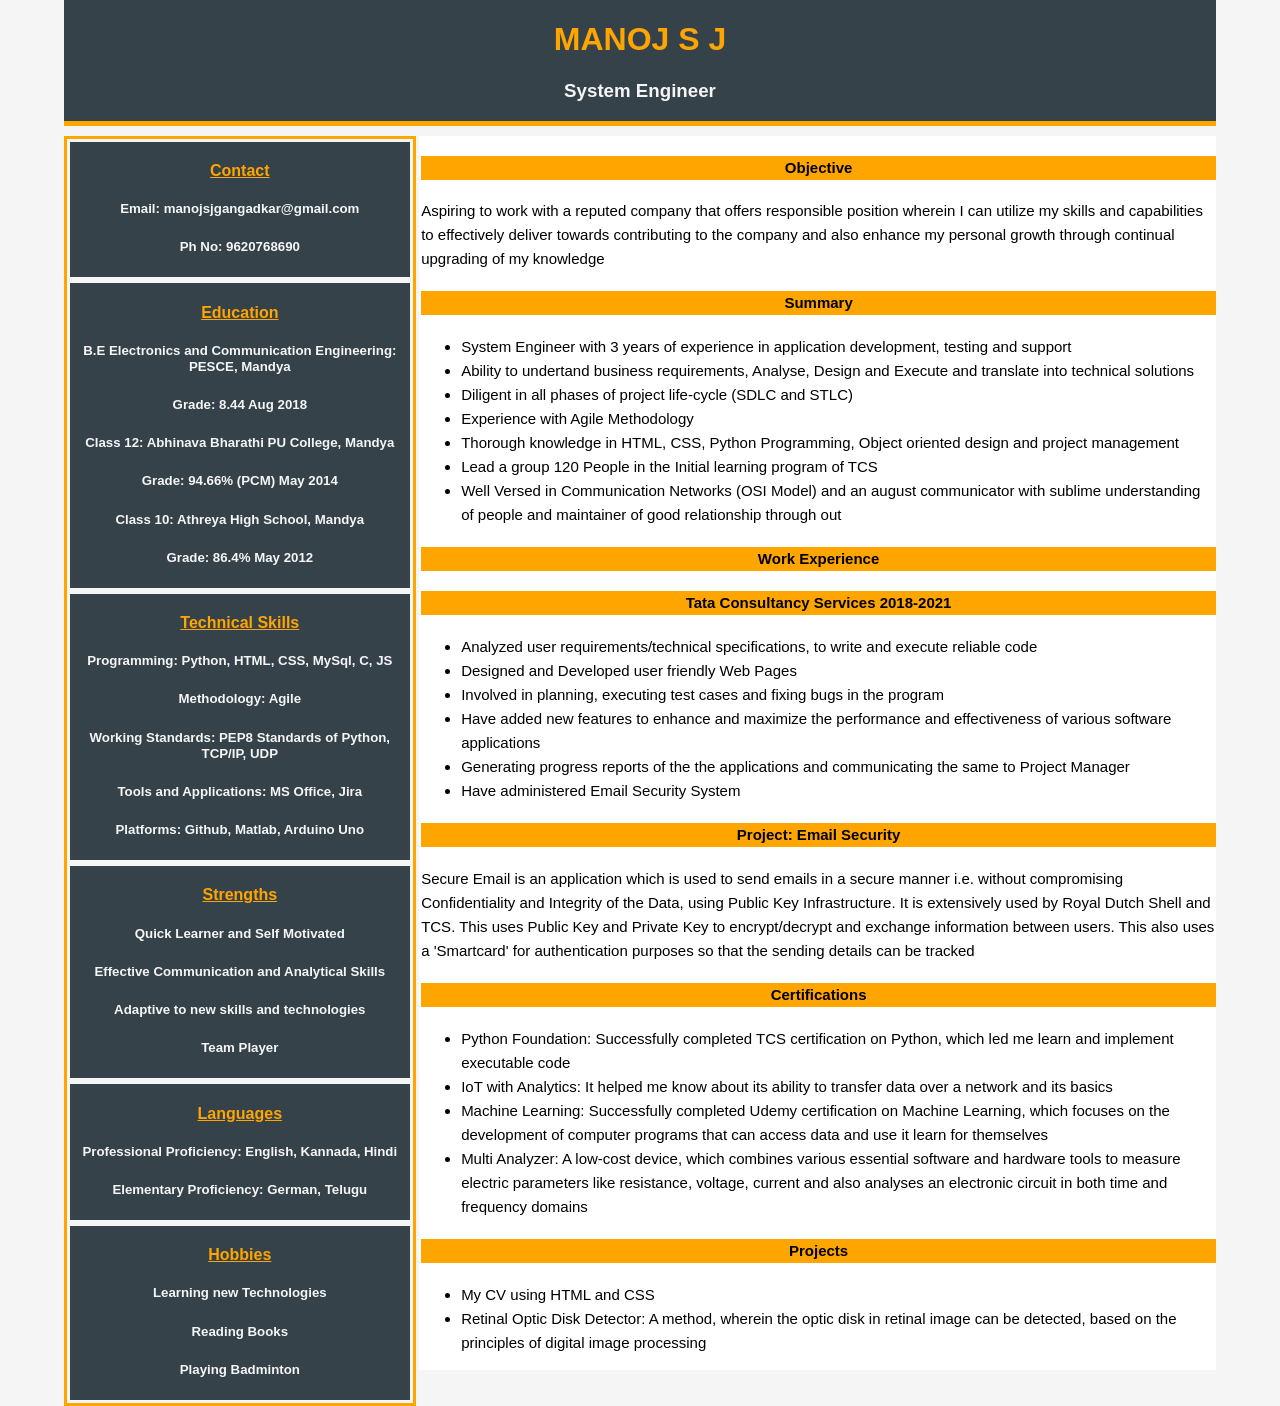
==== index.html @ 7a80794e "Update index.html" ====
<!DOCTYPE html>
<html>
<head>
	<meta charset="utf-8">
	<meta name="viewport" content="width=device-width, initial-scale=1">
	<link rel="stylesheet" type="text/css" href="stylesheet.css">
	<title>Manoj S J</title>
</head>
<body>
	<div class="container">
		<div class="main">
			<header>
				<h1>MANOJ S J</h1>
				<h3>System Engineer</h3>
			</header>
		</div>
	</div>

	<div class="container">
		<div class="left-container">
			<section class="left-showcase1">
			<h4>Contact</h4>
			<h5>Email: manojsjgangadkar@gmail.com</h5>
			<h5>Ph No: 9620768690</h5>
			
		</section>
			


		<section class="left-showcase2">
			<h4> Education </h4>
			<h5>B.E Electronics and Communication Engineering: PESCE, Mandya</h5>
			<h5>Grade: 8.44 Aug 2018</h5>
			<h5>Class 12: Abhinava Bharathi PU College, Mandya</h5>
			<h5>Grade: 94.66% (PCM)  May 2014</h5>
			<h5>Class 10: Athreya High School, Mandya</h5>
			<h5>Grade: 86.4% May 2012</h5>
			
		</section>

		<section class="left-showcase3">
			<h4>Technical Skills</h4>
			<h5>Programming: Python, HTML, CSS, MySql, C, JS</h5>
			<h5>Methodology: Agile</h5>
			<h5>Working Standards: PEP8 Standards of Python, TCP/IP, UDP</h5>
			<h5>Tools and Applications: MS Office, Jira</h5>
			<h5>Platforms: Github, Matlab, Arduino Uno</h5>
			
		</section>

		<section class="left-showcase4">
			<h4>Strengths</h4>
			<h5>Quick Learner and Self Motivated</h5>
			<h5>Effective Communication and Analytical Skills</h5>
			<h5>Adaptive to new skills and technologies </h5>
			<h5>Team Player</h5>
			
		</section>

		<section class="left-showcase5">
			<h4>Languages</h4>
			<h5>Professional Proficiency: English, Kannada, Hindi</h5>
			<h5>Elementary Proficiency: German, Telugu</h5>
			
		</section>

		<section class="left-showcase6">
			<h4>Hobbies</h4>
			<h5>Learning new Technologies</h5>
			<h5>Reading Books</h5>
			<h5>Playing Badminton</h5>
			
		</section>


		
	</div>
		
		

	<div class="container">
		<div class="right-container">
			<section class="right-showcase">
			<h4>Objective</h4>
			<p>Aspiring to work with a reputed company that offers responsible position wherein I can utilize my skills and capabilities to effectively deliver towards contributing to the company and also enhance my personal growth through continual upgrading of my knowledge</p>

			
		</section>

		<section class="right-showcase">
			<h4>Summary</h4>
			<ul>
				<li>System Engineer with 3 years of experience in application development, testing and support </li>
				<li>Ability to undertand business requirements, Analyse, Design and Execute and translate into technical solutions </li>
				<li>Diligent in all phases of project life-cycle (SDLC and STLC) </li>
				<li>Experience with Agile Methodology </li>
				<li>Thorough knowledge in HTML, CSS, Python Programming, Object oriented design and project management </li>
				<li>Lead a group 120 People in the Initial learning program of TCS </li>
				<li>Well Versed in Communication Networks (OSI Model) and an august communicator with sublime understanding of people and maintainer of good relationship through out </li>

			</ul>

			
		</section>

		<section class="right-showcase">
			<h4>Work Experience</h4>
			<h4>Tata Consultancy Services 2018-2021</h4>
			<ul>
				<li>Analyzed user requirements/technical specifications, to write and execute reliable code</li>
				<li>Designed and Developed user friendly Web Pages</li>
				<li>Involved in planning, executing test cases and fixing bugs in the program</li>
				<li>Have added new features to enhance and maximize the performance and effectiveness of various software applications </li>
				<li>Generating progress reports of the the applications and communicating the same to Project Manager</li>
				<li>Have administered Email Security System</li>
			</ul>

			<h4>Project: Email Security</h4>
			<p>Secure Email is an application which is used to send emails in a secure manner i.e. without compromising Confidentiality and Integrity of the Data, using Public Key Infrastructure. It is extensively used by Royal Dutch Shell and TCS. This uses Public Key and Private Key to encrypt/decrypt and exchange information between users. This also uses a 'Smartcard' for authentication purposes so that the sending details can be tracked</p>
			

			
		</section>

		<section class="right-showcase">
			<h4>Certifications</h4>
			<ul>
				<li>Python Foundation: Successfully completed TCS certification on Python, which led me learn and implement executable code</li>
				<li> IoT with Analytics: It helped me know about its ability to transfer data over a network and its basics </li>
				<li>Machine Learning: Successfully completed Udemy certification on Machine Learning, which focuses on the development of computer programs that can access data and use it learn for themselves </li>
				<li>Multi Analyzer: A low-cost device, which combines various essential software and hardware tools to measure electric parameters like resistance, voltage, current and also analyses an electronic circuit in both time and frequency domains</li>
			</ul>
			
		</section>

		<section class="right-showcase">
			<h4>Projects</h4>
			<ul>
				<li>My CV using HTML and CSS</li>
				<li>Retinal Optic Disk Detector: A method, wherein the optic disk in retinal image can be detected, based on the principles of digital image processing</li>
				
			</ul>
			
			
		</section>
		
	</div>




	
	
		
	
		
		


</body>
</html>
---- stylesheet.css ----
body{
	font-family: sans-serif;
	background-color: whitesmoke;
	width: 90%;
	margin: auto;

}

/*global*/

.left-container li{
	list-style: none;

}

.main{
	background-color: #35424a;
	overflow-y: hidden;
	text-align: center;
	border-width: 0 0 5px 0;
	border-color: orange;
	border-style: solid;
	color: whitesmoke;
}
h1{
	color: orange;
}
footer{
	text-align: center;

}

.container{
	margin: 0 auto;
}

.left-container{
	float: left;
	background-color: #35424a;
	color: whitesmoke;
	width: 30%;
	line-height: 1em;
	border: 0 5px 0 5px;
	border-color: orange;
	border-style: solid;
	margin-top: 10px;

}

.left-container h4{
	text-decoration: underline;
	text-align: center;
	color: orange;
}

.left-container h5{
	text-align: center;

}

.left-showcase1, .left-showcase2, .left-showcase3, .left-showcase4, .left-showcase5, .left-showcase6{
	border-bottom: 0 0 5px 0;
	border-color: whitesmoke;
	border-style: solid

}

.right-container{
	float: right;
	background-color: white;
	width: 69%;
	font-family: sans-serif;
	text-decoration: none;
	font-style: none;
	font-size: 15px;
	margin-top: 10px;
	padding-left: 2px;
}

.right-container h4{
	text-align: center;
	background-color: orange;
}

.right-showcase{
	line-height: 1.6em;
}

@media(max-width: 768px){
	.left-container{
		float: none;
		text-align: center;
		width: 100%;
	}
	.right-container{
		float: none;
		width: 100%;
	}
}
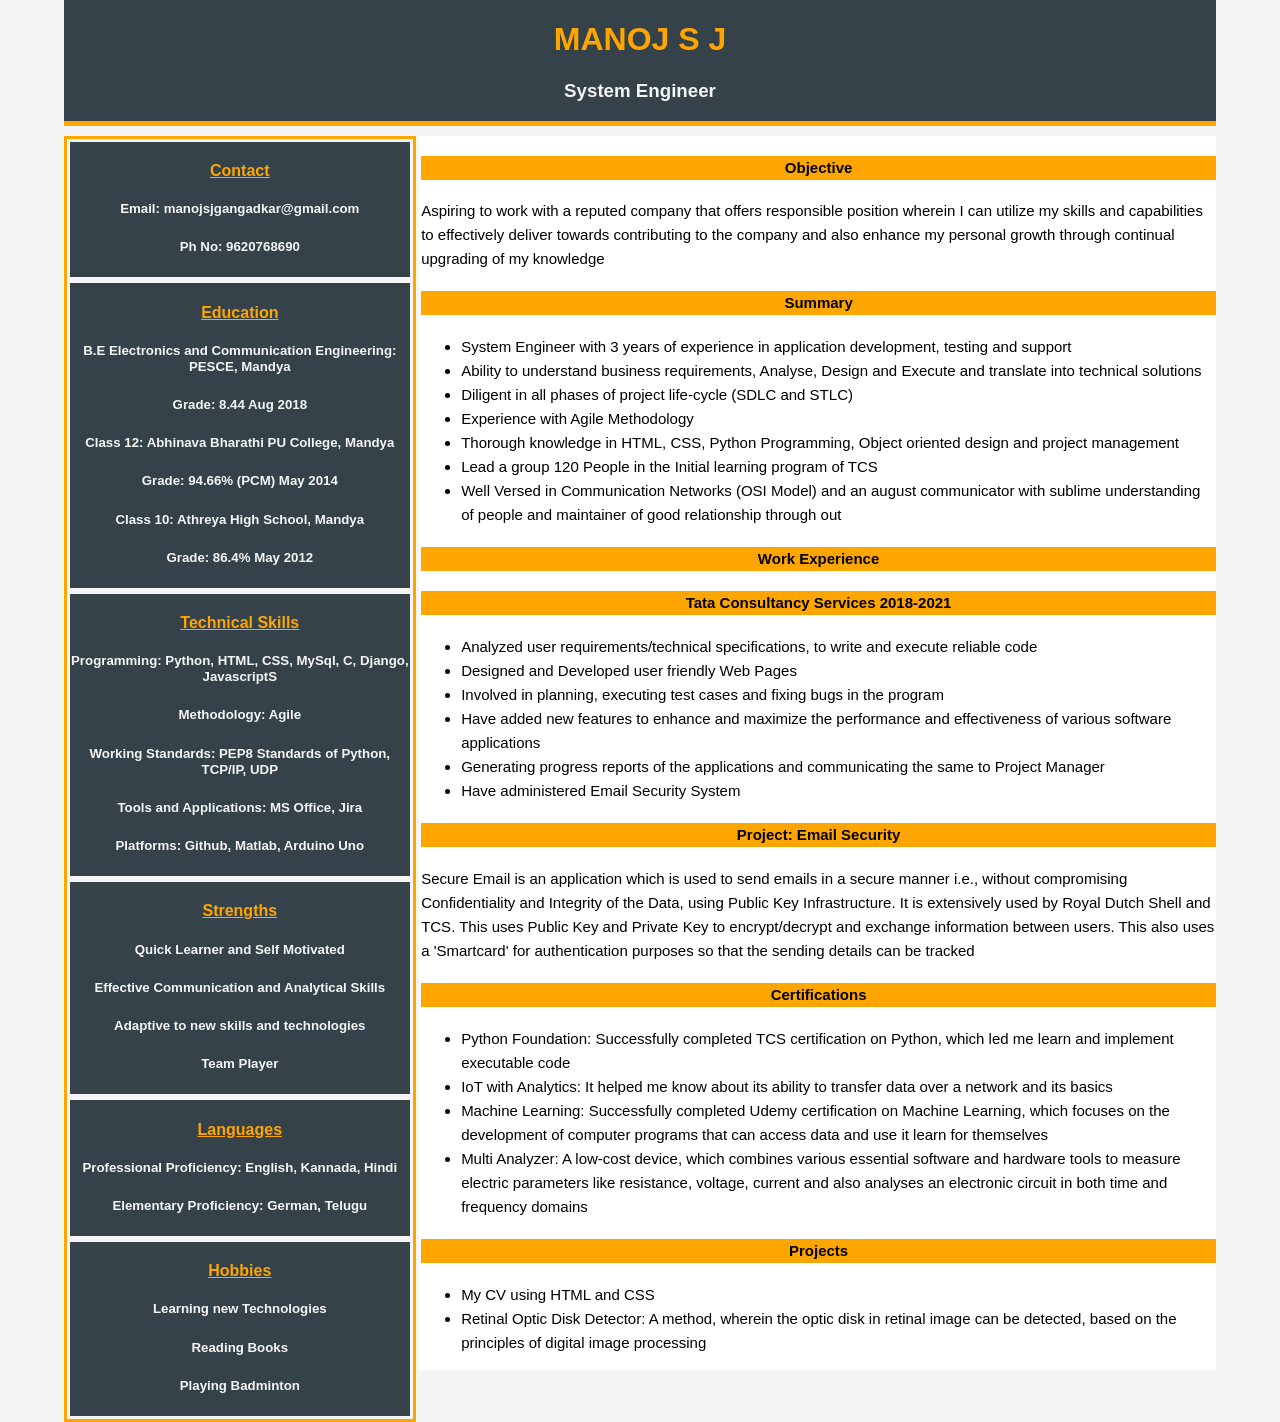
==== commit f2dd6520: "Update index.html" ====
--- a/index.html
+++ b/index.html
@@ -40,7 +40,7 @@
 
 		<section class="left-showcase3">
 			<h4>Technical Skills</h4>
-			<h5>Programming: Python, HTML, CSS, MySql, C, JS</h5>
+			<h5>Programming: Python, HTML, CSS, MySql, C, Django, JavascriptS</h5>
 			<h5>Methodology: Agile</h5>
 			<h5>Working Standards: PEP8 Standards of Python, TCP/IP, UDP</h5>
 			<h5>Tools and Applications: MS Office, Jira</h5>
@@ -91,7 +91,7 @@
 			<h4>Summary</h4>
 			<ul>
 				<li>System Engineer with 3 years of experience in application development, testing and support </li>
-				<li>Ability to undertand business requirements, Analyse, Design and Execute and translate into technical solutions </li>
+				<li>Ability to understand business requirements, Analyse, Design and Execute and translate into technical solutions </li>
 				<li>Diligent in all phases of project life-cycle (SDLC and STLC) </li>
 				<li>Experience with Agile Methodology </li>
 				<li>Thorough knowledge in HTML, CSS, Python Programming, Object oriented design and project management </li>
@@ -111,12 +111,12 @@
 				<li>Designed and Developed user friendly Web Pages</li>
 				<li>Involved in planning, executing test cases and fixing bugs in the program</li>
 				<li>Have added new features to enhance and maximize the performance and effectiveness of various software applications </li>
-				<li>Generating progress reports of the the applications and communicating the same to Project Manager</li>
+				<li>Generating progress reports of the applications and communicating the same to Project Manager</li>
 				<li>Have administered Email Security System</li>
 			</ul>
 
 			<h4>Project: Email Security</h4>
-			<p>Secure Email is an application which is used to send emails in a secure manner i.e. without compromising Confidentiality and Integrity of the Data, using Public Key Infrastructure. It is extensively used by Royal Dutch Shell and TCS. This uses Public Key and Private Key to encrypt/decrypt and exchange information between users. This also uses a 'Smartcard' for authentication purposes so that the sending details can be tracked</p>
+			<p>Secure Email is an application which is used to send emails in a secure manner i.e., without compromising Confidentiality and Integrity of the Data, using Public Key Infrastructure. It is extensively used by Royal Dutch Shell and TCS. This uses Public Key and Private Key to encrypt/decrypt and exchange information between users. This also uses a 'Smartcard' for authentication purposes so that the sending details can be tracked</p>
 			
 
 			
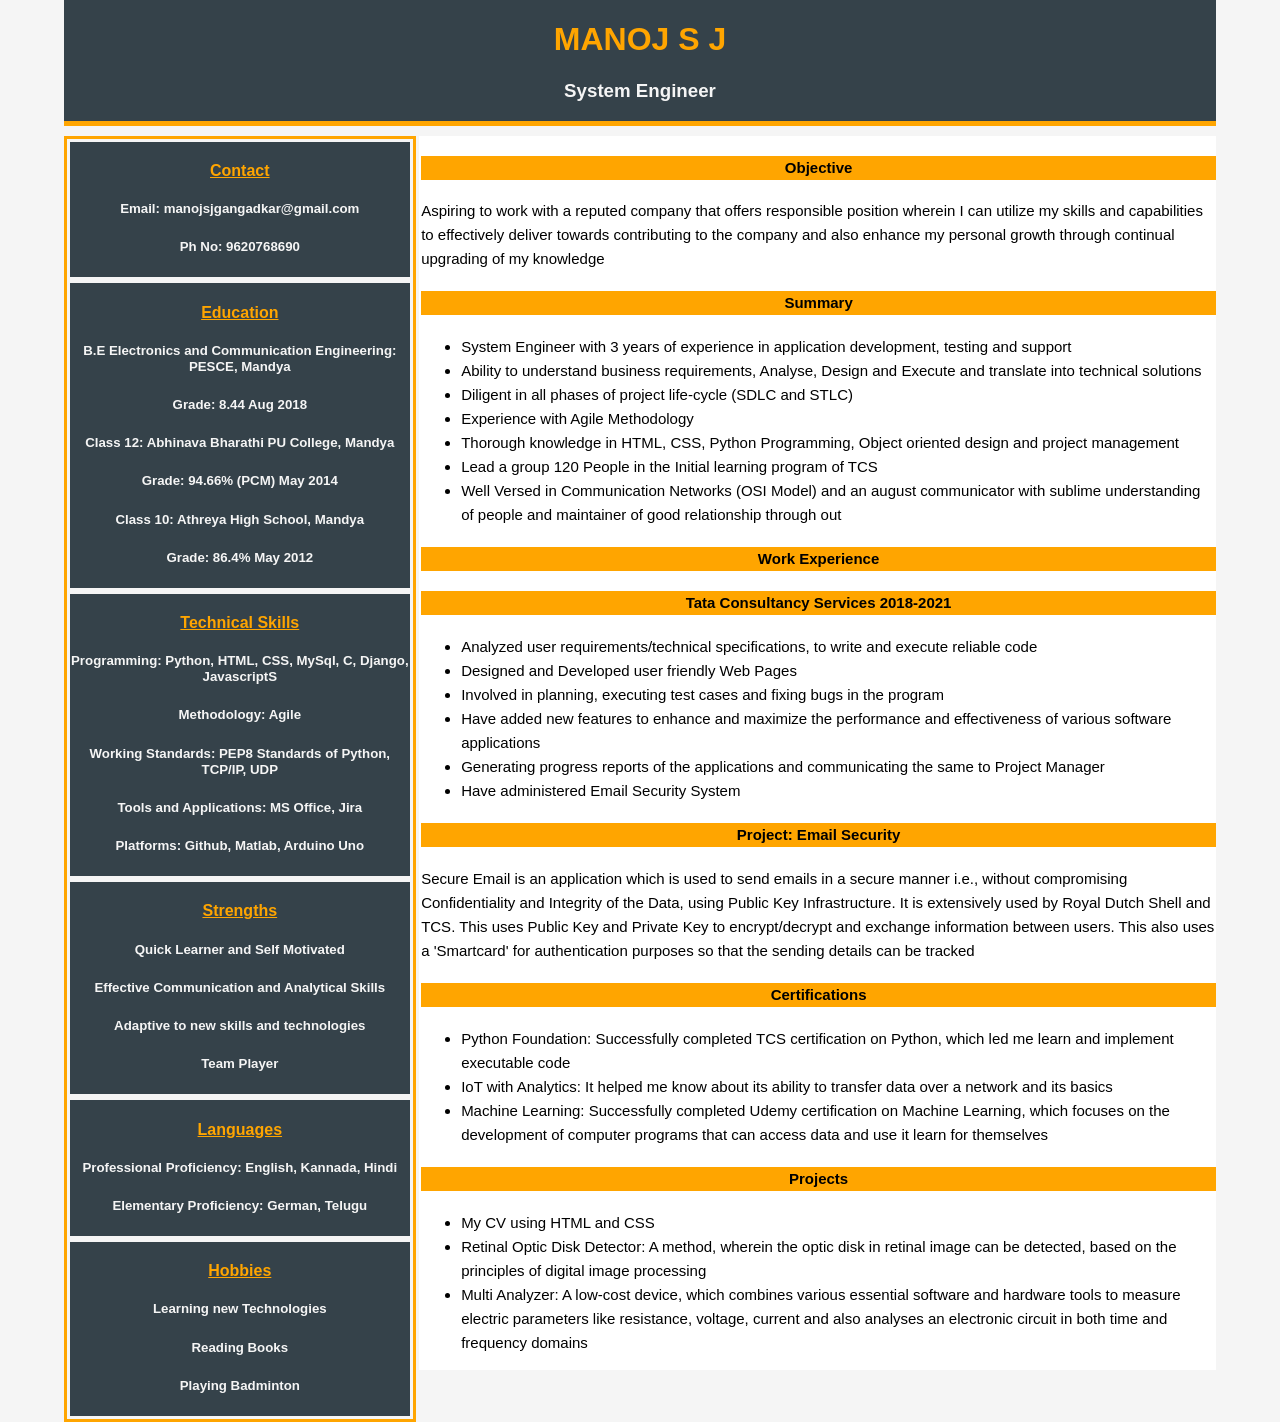
==== commit 93be4d24: "Update index.html" ====
--- a/index.html
+++ b/index.html
@@ -128,7 +128,6 @@
 				<li>Python Foundation: Successfully completed TCS certification on Python, which led me learn and implement executable code</li>
 				<li> IoT with Analytics: It helped me know about its ability to transfer data over a network and its basics </li>
 				<li>Machine Learning: Successfully completed Udemy certification on Machine Learning, which focuses on the development of computer programs that can access data and use it learn for themselves </li>
-				<li>Multi Analyzer: A low-cost device, which combines various essential software and hardware tools to measure electric parameters like resistance, voltage, current and also analyses an electronic circuit in both time and frequency domains</li>
 			</ul>
 			
 		</section>
@@ -138,7 +137,8 @@
 			<ul>
 				<li>My CV using HTML and CSS</li>
 				<li>Retinal Optic Disk Detector: A method, wherein the optic disk in retinal image can be detected, based on the principles of digital image processing</li>
-				
+				<li>Multi Analyzer: A low-cost device, which combines various essential software and hardware tools to measure electric parameters like resistance, voltage, current and also analyses an electronic circuit in both time and frequency domains</li>
+
 			</ul>
 			
 			
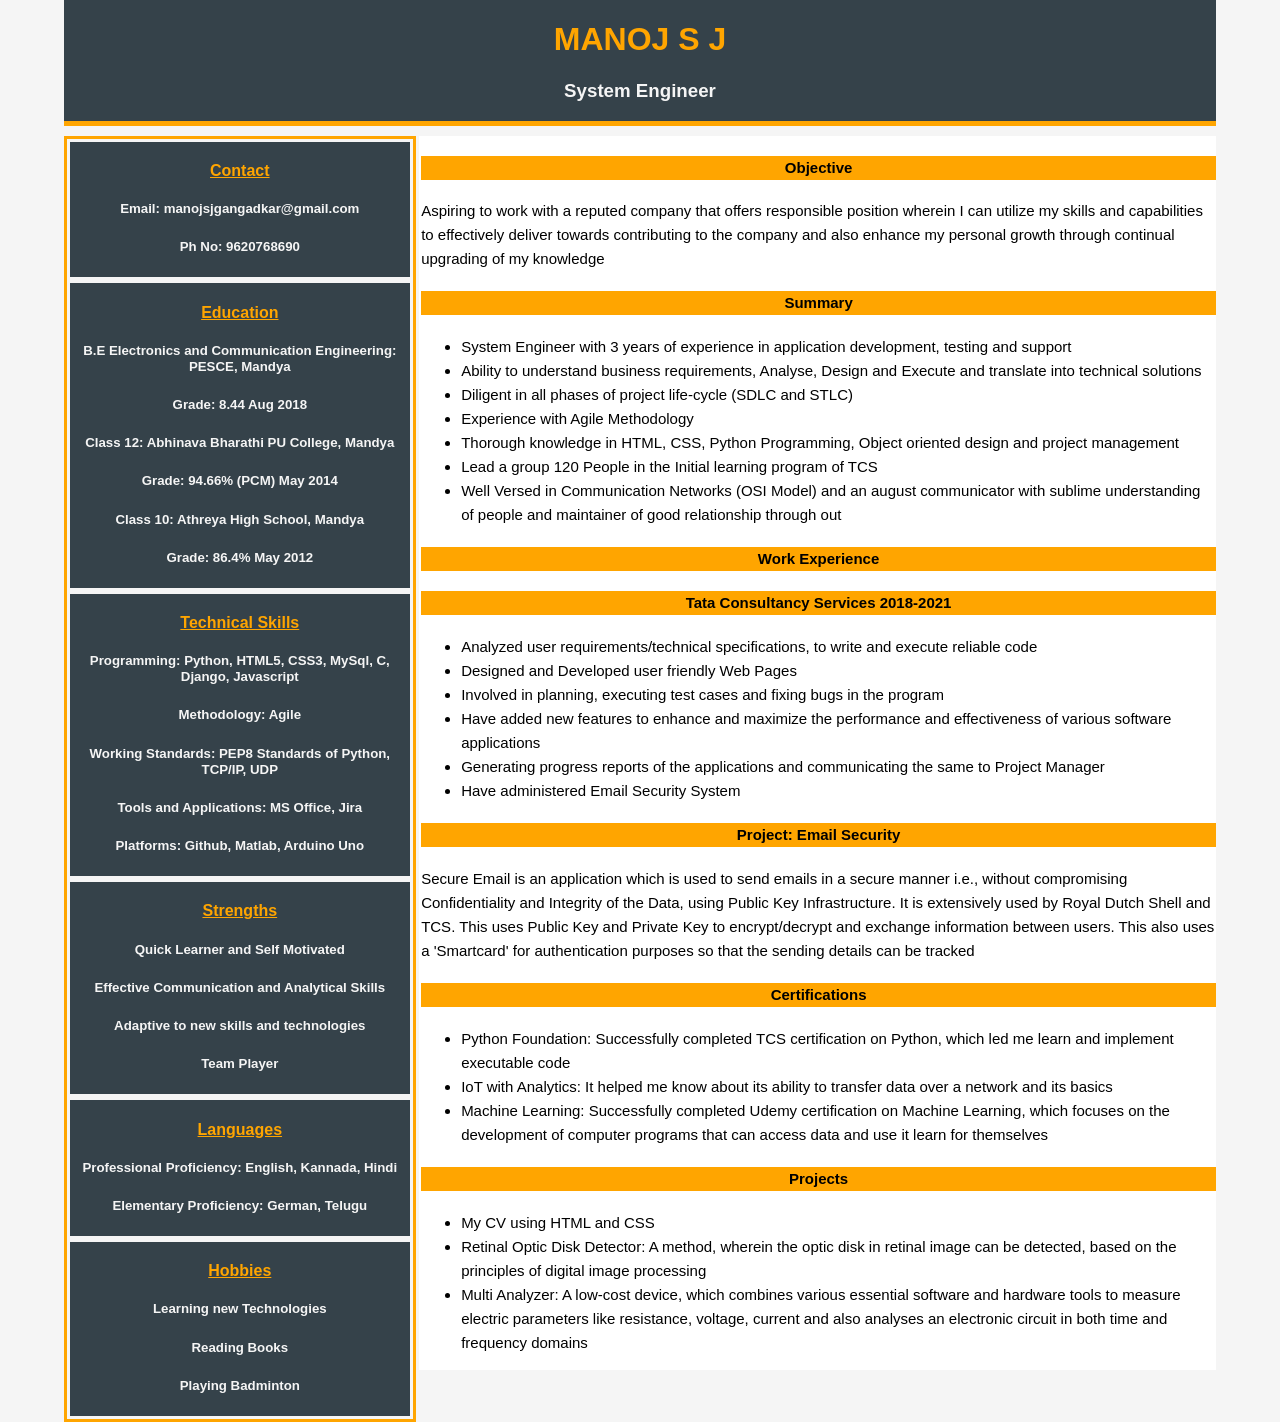
==== commit 9e732120: "Update index.html" ====
--- a/index.html
+++ b/index.html
@@ -40,7 +40,7 @@
 
 		<section class="left-showcase3">
 			<h4>Technical Skills</h4>
-			<h5>Programming: Python, HTML, CSS, MySql, C, Django, JavascriptS</h5>
+			<h5>Programming: Python, HTML5, CSS3, MySql, C, Django, Javascript</h5>
 			<h5>Methodology: Agile</h5>
 			<h5>Working Standards: PEP8 Standards of Python, TCP/IP, UDP</h5>
 			<h5>Tools and Applications: MS Office, Jira</h5>
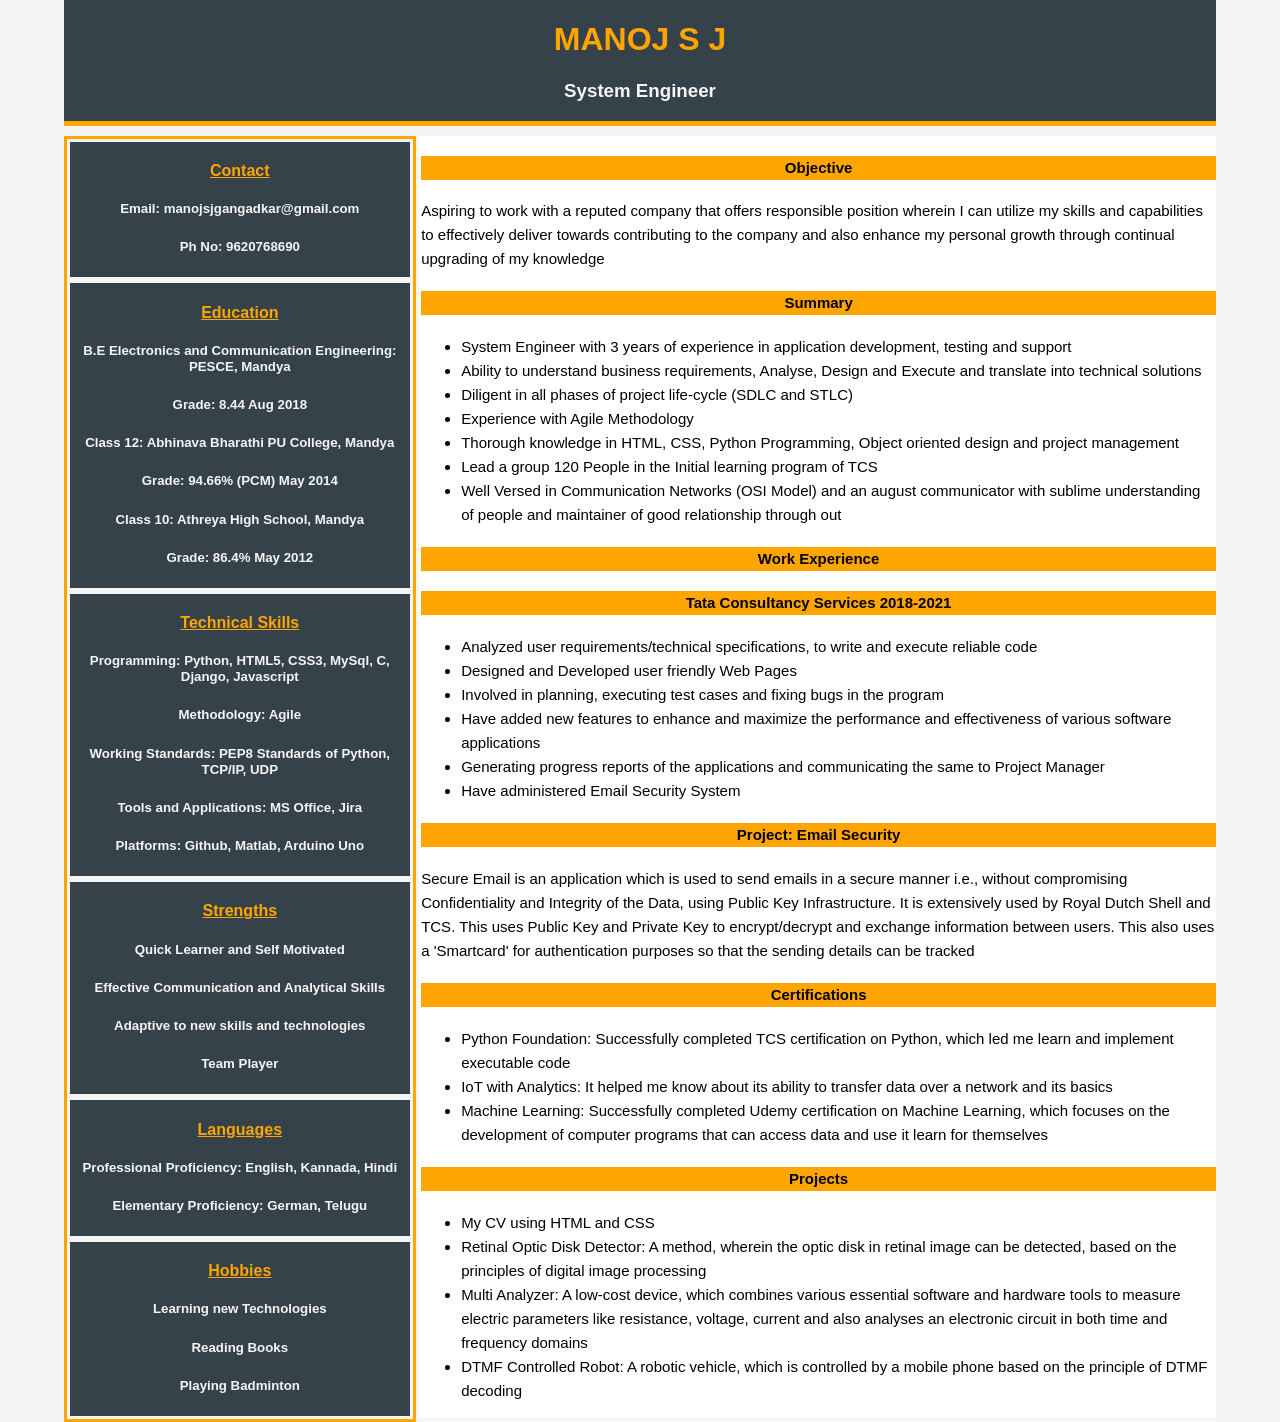
==== commit a05e5236: "Update index.html" ====
--- a/index.html
+++ b/index.html
@@ -138,6 +138,7 @@
 				<li>My CV using HTML and CSS</li>
 				<li>Retinal Optic Disk Detector: A method, wherein the optic disk in retinal image can be detected, based on the principles of digital image processing</li>
 				<li>Multi Analyzer: A low-cost device, which combines various essential software and hardware tools to measure electric parameters like resistance, voltage, current and also analyses an electronic circuit in both time and frequency domains</li>
+				<li>DTMF Controlled Robot: A robotic vehicle, which is controlled by a mobile phone based on the principle of DTMF decoding</li>
 
 			</ul>
 			
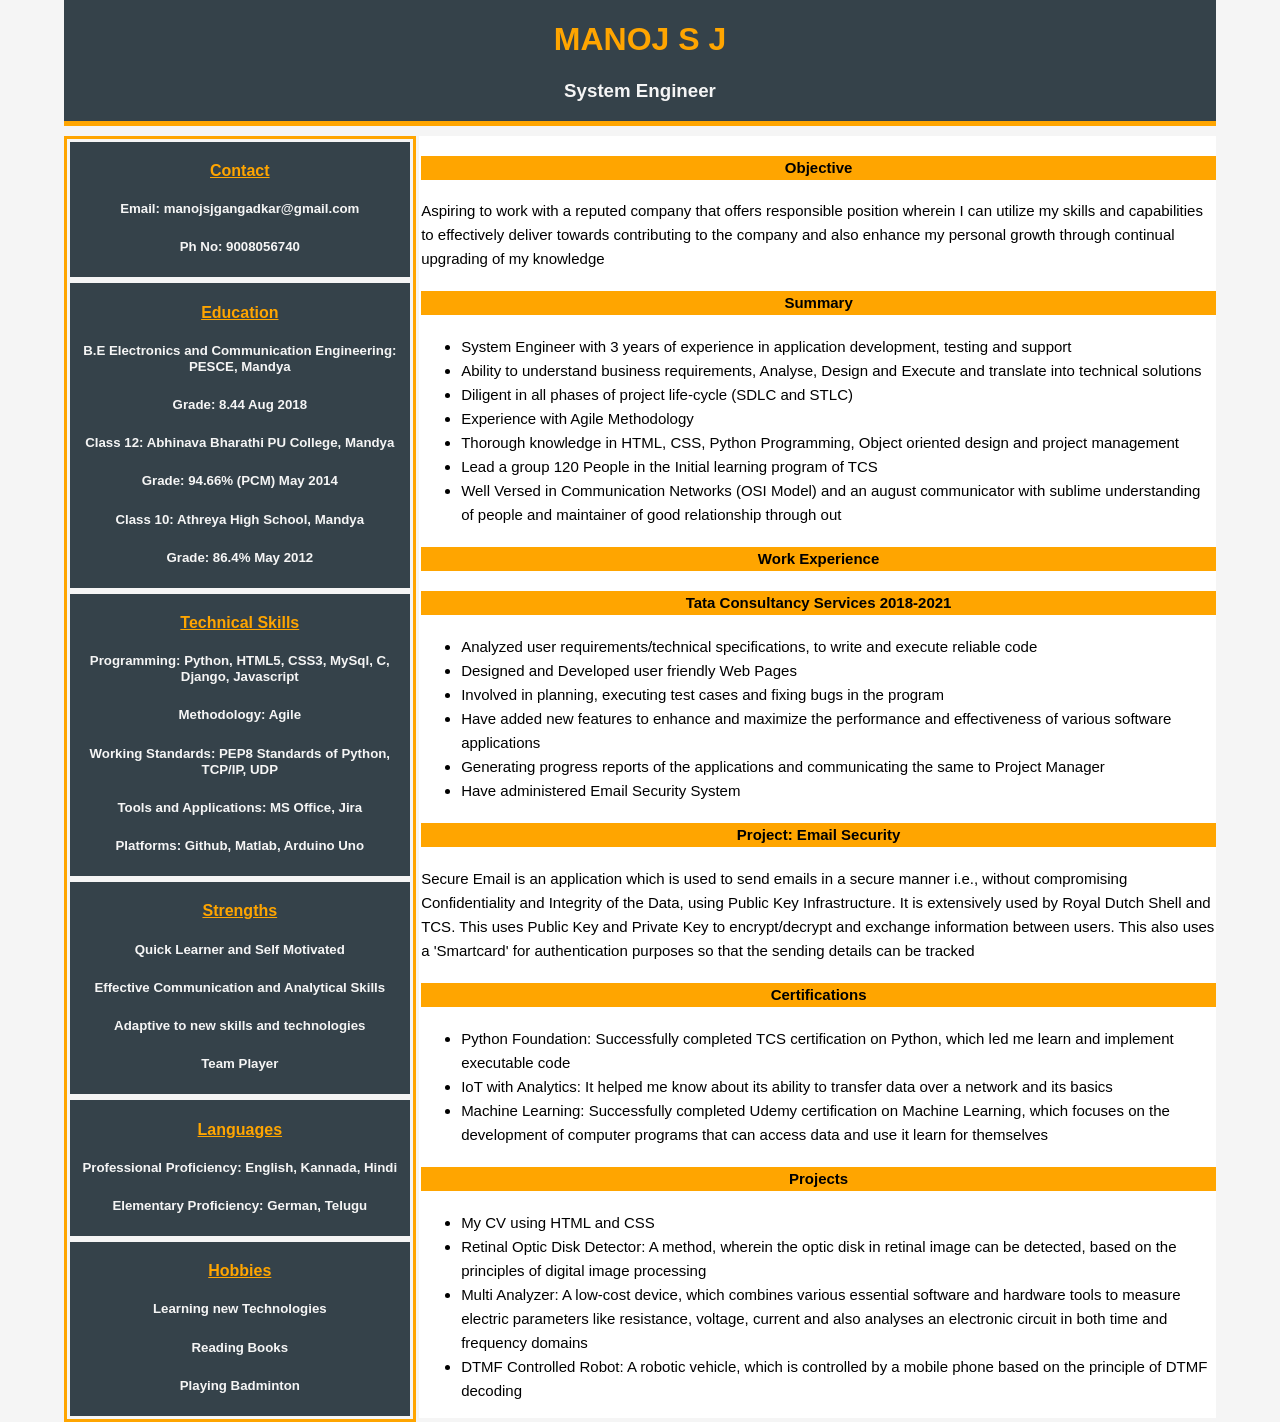
==== commit cbb9bba2: "Update index.html" ====
--- a/index.html
+++ b/index.html
@@ -21,7 +21,7 @@
 			<section class="left-showcase1">
 			<h4>Contact</h4>
 			<h5>Email: manojsjgangadkar@gmail.com</h5>
-			<h5>Ph No: 9620768690</h5>
+			<h5>Ph No: 9008056740</h5>
 			
 		</section>
 			
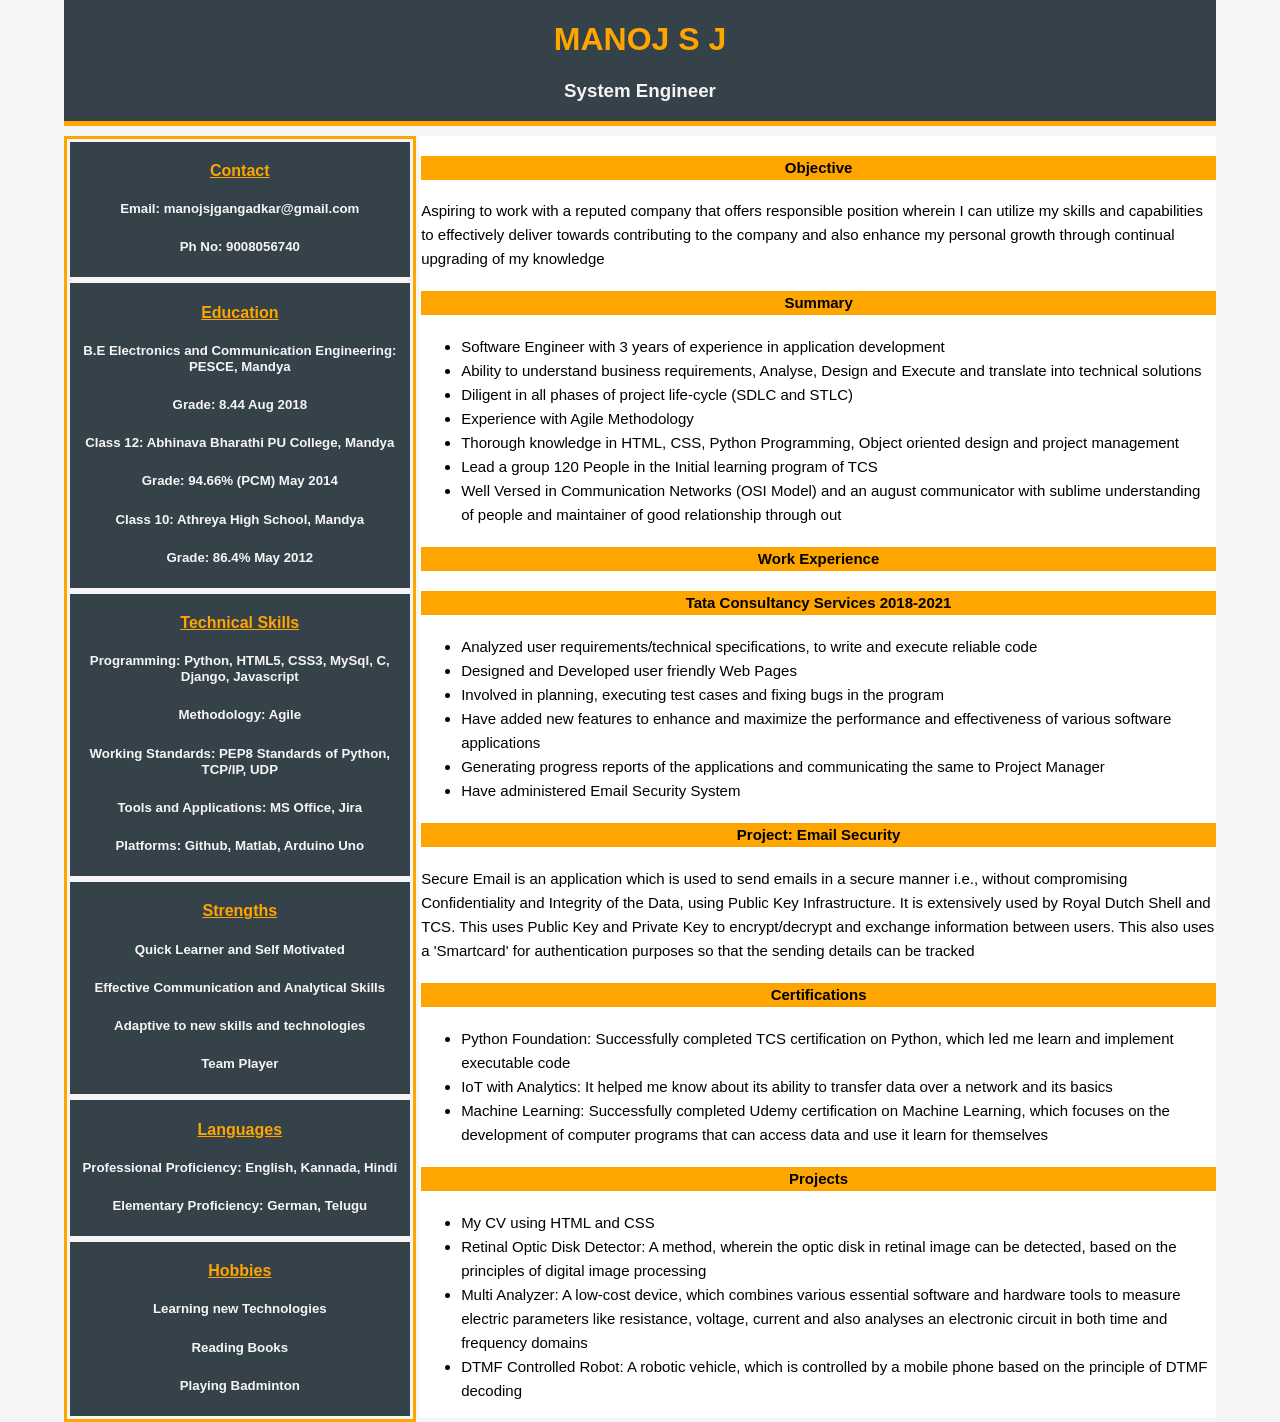
==== commit 6f915151: "Update index.html" ====
--- a/index.html
+++ b/index.html
@@ -90,7 +90,7 @@
 		<section class="right-showcase">
 			<h4>Summary</h4>
 			<ul>
-				<li>System Engineer with 3 years of experience in application development, testing and support </li>
+				<li>Software Engineer with 3 years of experience in application development </li>
 				<li>Ability to understand business requirements, Analyse, Design and Execute and translate into technical solutions </li>
 				<li>Diligent in all phases of project life-cycle (SDLC and STLC) </li>
 				<li>Experience with Agile Methodology </li>
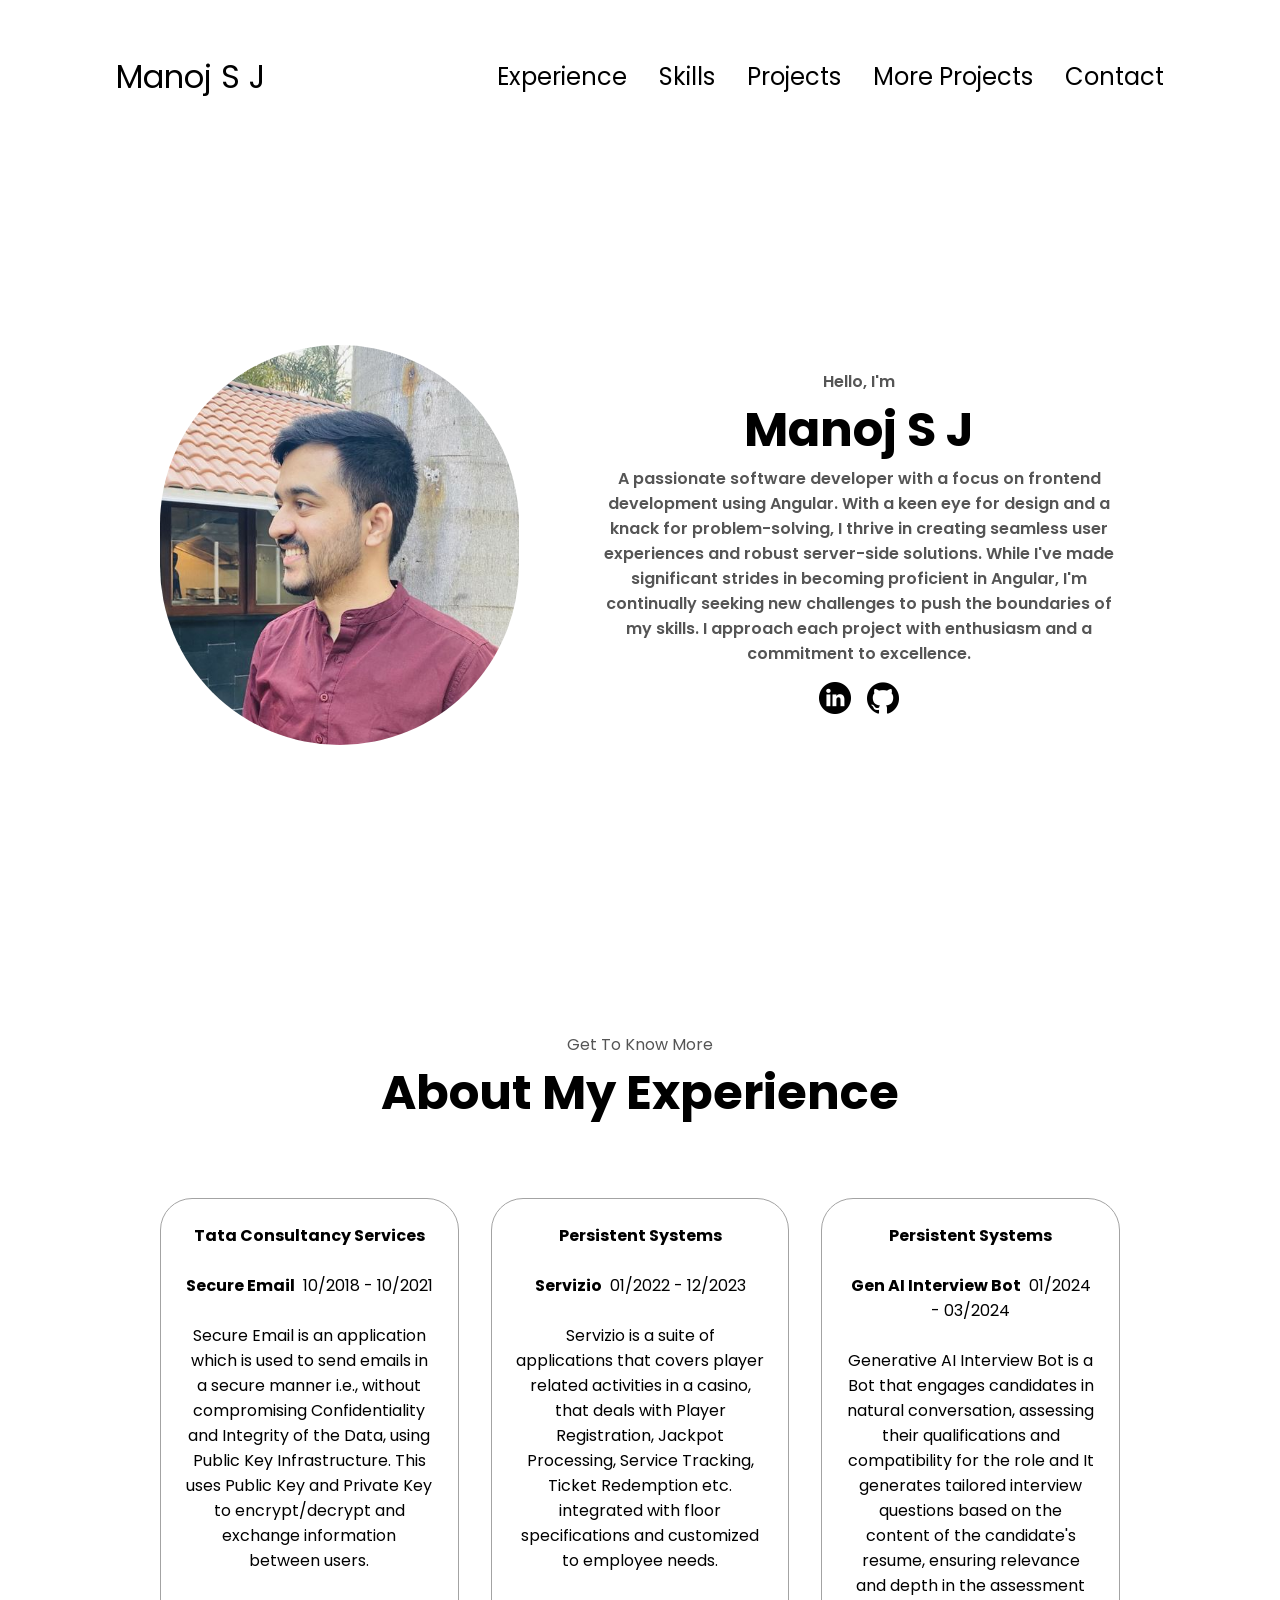
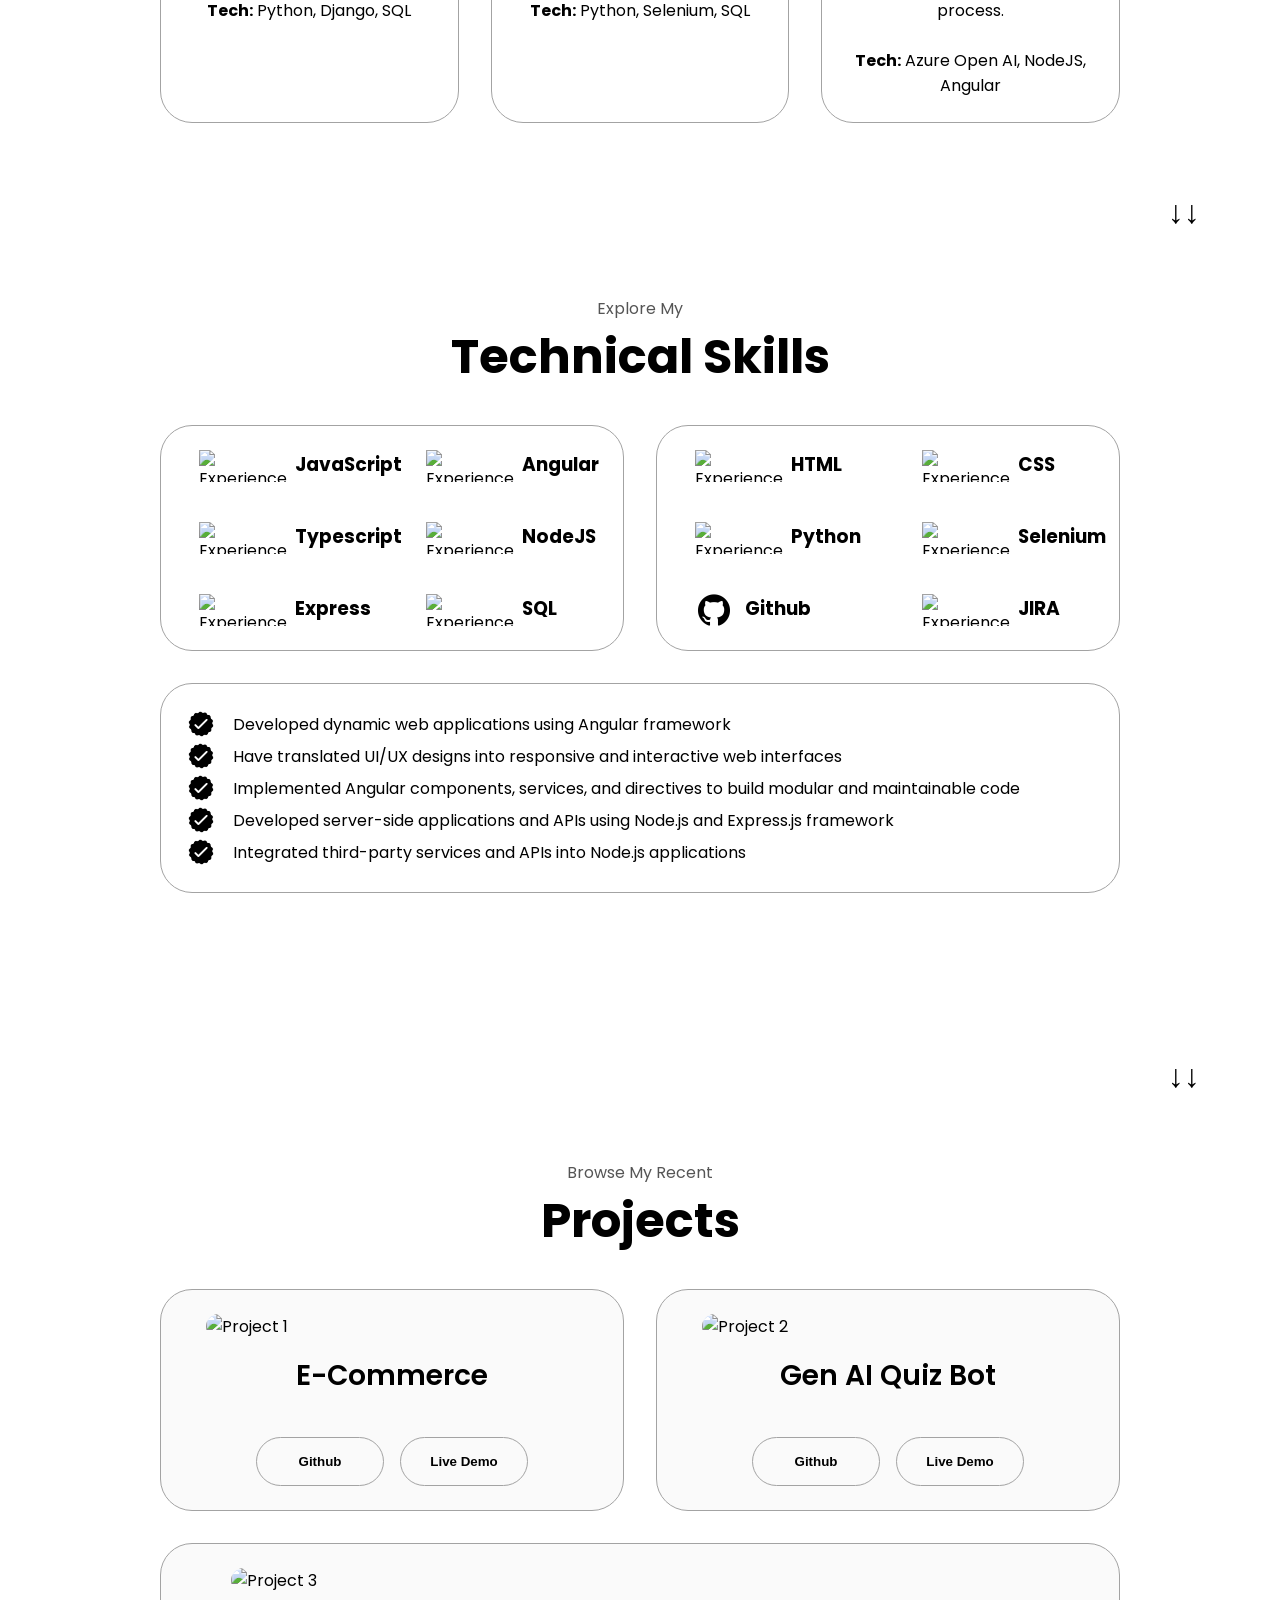
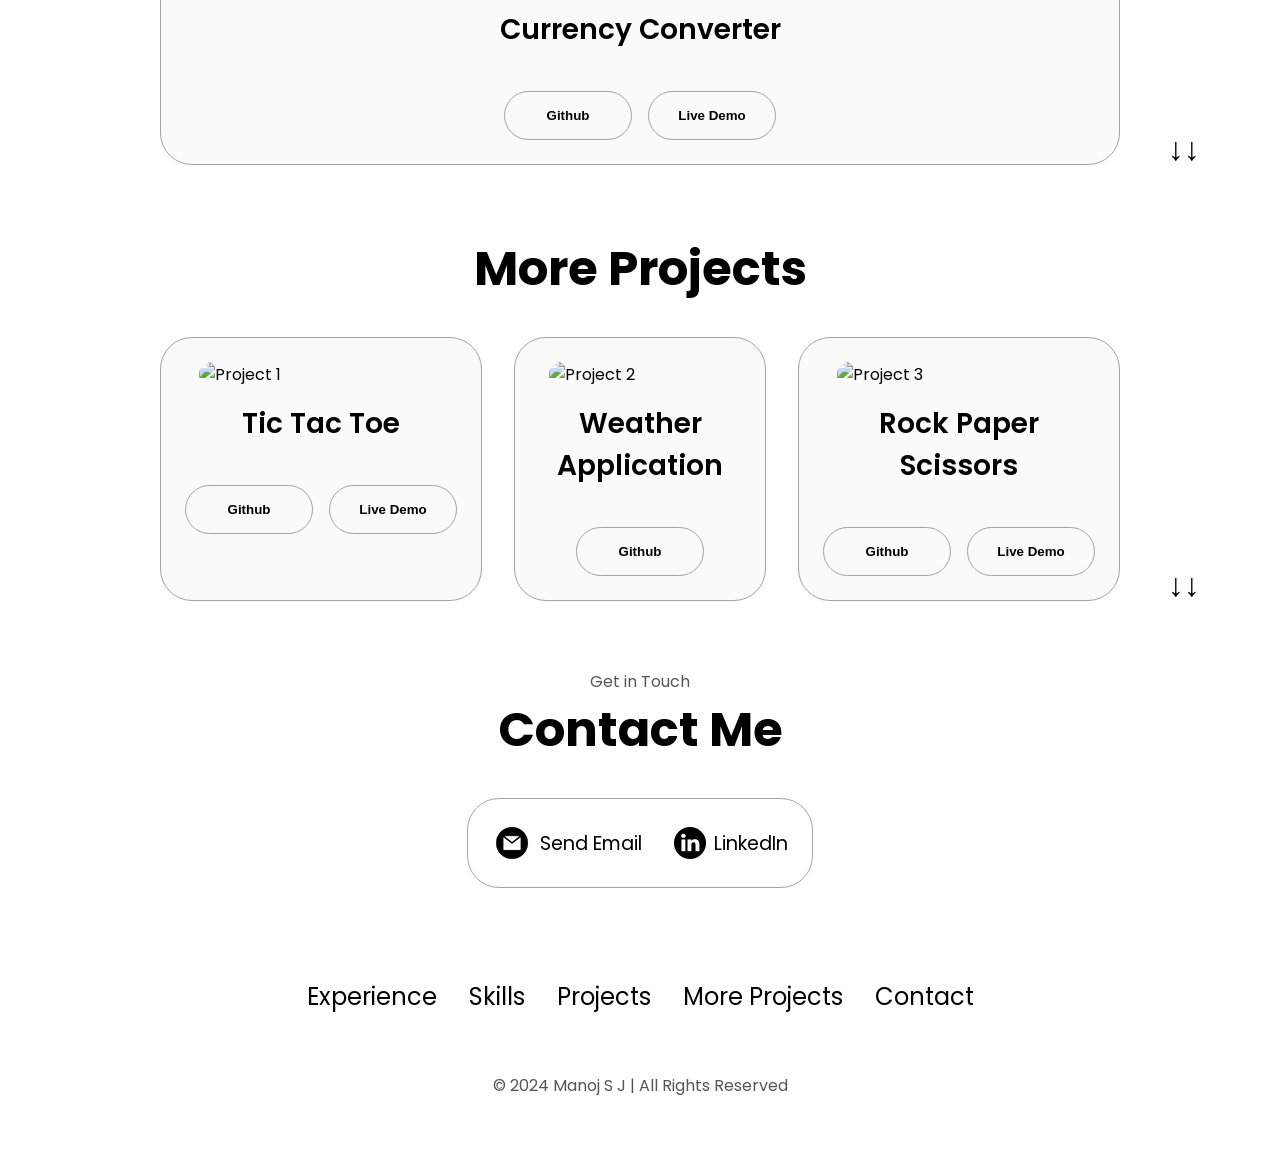
==== commit 1b094c62: "first commit" ====
--- a/index.html
+++ b/index.html
@@ -1,162 +1,380 @@
 <!DOCTYPE html>
-<html>
+<html lang="en">
 <head>
-	<meta charset="utf-8">
-	<meta name="viewport" content="width=device-width, initial-scale=1">
-	<link rel="stylesheet" type="text/css" href="stylesheet.css">
-	<title>Manoj S J</title>
+    <meta charset="UTF-8">
+    <meta name="viewport" content="width=device-width, initial-scale=1.0">
+    <title>My Portfolio</title>
+    <link rel="stylesheet" href="style.css">
 </head>
 <body>
-	<div class="container">
-		<div class="main">
-			<header>
-				<h1>MANOJ S J</h1>
-				<h3>System Engineer</h3>
-			</header>
-		</div>
-	</div>
-
-	<div class="container">
-		<div class="left-container">
-			<section class="left-showcase1">
-			<h4>Contact</h4>
-			<h5>Email: manojsjgangadkar@gmail.com</h5>
-			<h5>Ph No: 9008056740</h5>
-			
-		</section>
-			
-
-
-		<section class="left-showcase2">
-			<h4> Education </h4>
-			<h5>B.E Electronics and Communication Engineering: PESCE, Mandya</h5>
-			<h5>Grade: 8.44 Aug 2018</h5>
-			<h5>Class 12: Abhinava Bharathi PU College, Mandya</h5>
-			<h5>Grade: 94.66% (PCM)  May 2014</h5>
-			<h5>Class 10: Athreya High School, Mandya</h5>
-			<h5>Grade: 86.4% May 2012</h5>
-			
-		</section>
-
-		<section class="left-showcase3">
-			<h4>Technical Skills</h4>
-			<h5>Programming: Python, HTML5, CSS3, MySql, C, Django, Javascript</h5>
-			<h5>Methodology: Agile</h5>
-			<h5>Working Standards: PEP8 Standards of Python, TCP/IP, UDP</h5>
-			<h5>Tools and Applications: MS Office, Jira</h5>
-			<h5>Platforms: Github, Matlab, Arduino Uno</h5>
-			
-		</section>
-
-		<section class="left-showcase4">
-			<h4>Strengths</h4>
-			<h5>Quick Learner and Self Motivated</h5>
-			<h5>Effective Communication and Analytical Skills</h5>
-			<h5>Adaptive to new skills and technologies </h5>
-			<h5>Team Player</h5>
-			
-		</section>
-
-		<section class="left-showcase5">
-			<h4>Languages</h4>
-			<h5>Professional Proficiency: English, Kannada, Hindi</h5>
-			<h5>Elementary Proficiency: German, Telugu</h5>
-			
-		</section>
-
-		<section class="left-showcase6">
-			<h4>Hobbies</h4>
-			<h5>Learning new Technologies</h5>
-			<h5>Reading Books</h5>
-			<h5>Playing Badminton</h5>
-			
-		</section>
-
-
-		
-	</div>
-		
-		
-
-	<div class="container">
-		<div class="right-container">
-			<section class="right-showcase">
-			<h4>Objective</h4>
-			<p>Aspiring to work with a reputed company that offers responsible position wherein I can utilize my skills and capabilities to effectively deliver towards contributing to the company and also enhance my personal growth through continual upgrading of my knowledge</p>
-
-			
-		</section>
-
-		<section class="right-showcase">
-			<h4>Summary</h4>
-			<ul>
-				<li>Software Engineer with 3 years of experience in application development </li>
-				<li>Ability to understand business requirements, Analyse, Design and Execute and translate into technical solutions </li>
-				<li>Diligent in all phases of project life-cycle (SDLC and STLC) </li>
-				<li>Experience with Agile Methodology </li>
-				<li>Thorough knowledge in HTML, CSS, Python Programming, Object oriented design and project management </li>
-				<li>Lead a group 120 People in the Initial learning program of TCS </li>
-				<li>Well Versed in Communication Networks (OSI Model) and an august communicator with sublime understanding of people and maintainer of good relationship through out </li>
-
-			</ul>
-
-			
-		</section>
-
-		<section class="right-showcase">
-			<h4>Work Experience</h4>
-			<h4>Tata Consultancy Services 2018-2021</h4>
-			<ul>
-				<li>Analyzed user requirements/technical specifications, to write and execute reliable code</li>
-				<li>Designed and Developed user friendly Web Pages</li>
-				<li>Involved in planning, executing test cases and fixing bugs in the program</li>
-				<li>Have added new features to enhance and maximize the performance and effectiveness of various software applications </li>
-				<li>Generating progress reports of the applications and communicating the same to Project Manager</li>
-				<li>Have administered Email Security System</li>
-			</ul>
-
-			<h4>Project: Email Security</h4>
-			<p>Secure Email is an application which is used to send emails in a secure manner i.e., without compromising Confidentiality and Integrity of the Data, using Public Key Infrastructure. It is extensively used by Royal Dutch Shell and TCS. This uses Public Key and Private Key to encrypt/decrypt and exchange information between users. This also uses a 'Smartcard' for authentication purposes so that the sending details can be tracked</p>
-			
-
-			
-		</section>
-
-		<section class="right-showcase">
-			<h4>Certifications</h4>
-			<ul>
-				<li>Python Foundation: Successfully completed TCS certification on Python, which led me learn and implement executable code</li>
-				<li> IoT with Analytics: It helped me know about its ability to transfer data over a network and its basics </li>
-				<li>Machine Learning: Successfully completed Udemy certification on Machine Learning, which focuses on the development of computer programs that can access data and use it learn for themselves </li>
-			</ul>
-			
-		</section>
-
-		<section class="right-showcase">
-			<h4>Projects</h4>
-			<ul>
-				<li>My CV using HTML and CSS</li>
-				<li>Retinal Optic Disk Detector: A method, wherein the optic disk in retinal image can be detected, based on the principles of digital image processing</li>
-				<li>Multi Analyzer: A low-cost device, which combines various essential software and hardware tools to measure electric parameters like resistance, voltage, current and also analyses an electronic circuit in both time and frequency domains</li>
-				<li>DTMF Controlled Robot: A robotic vehicle, which is controlled by a mobile phone based on the principle of DTMF decoding</li>
-
-			</ul>
-			
-			
-		</section>
-		
-	</div>
-
-
-
-
-	
-	
-		
-	
-		
-		
-
-
+    <nav id="desktop-nav">
+        <div class="logo">Manoj S J</div>
+        <div>
+          <ul class="nav-links">
+            <li><a href="#about">Experience</a></li>
+            <li><a href="#experience">Skills</a></li>
+            <li><a href="#projects">Projects</a></li>
+            <li><a href="#more-projects">More Projects</a></li>
+            <li><a href="#contact">Contact</a></li>
+          </ul>
+        </div>
+      </nav>
+      <section id="profile">
+        <div class="section__pic-container">
+          <img src="./assets/images/img.JPG" alt="Manoj S J profile picture" style="border-radius: 20rem;"/>
+        </div>
+        <div class="section__text">
+          <p class="section__text__p1">Hello, I'm</p>
+          <h1 class="title">Manoj S J</h1>
+          <p class="section__text__p1">A passionate software developer  with a focus on frontend development using Angular. 
+            With a keen eye for design and a knack for problem-solving, I thrive in creating seamless user experiences and robust server-side solutions.
+            While I've made significant strides in becoming proficient in Angular, 
+            I'm continually seeking new challenges to push the boundaries of my skills. 
+            I approach each project with enthusiasm and a commitment to excellence. </p>
+            
+          <div id="socials-container">
+            <a href="https://www.linkedin.com/"><img src="./assets/images/linkedin.png" alt="My LinkedIn profile" class="icon"/></a>
+            <a href="https://github.com/sjmanoj/"><img src="./assets/images/github.png"  alt="My Github profile" class="icon"/></a>
+          </div>
+        </div>
+      </section>
+      
+      <section id="about">
+        <p class="section__text__p1">Get To Know More</p>
+        <h1 class="title">About My Experience</h1>
+        <div class="section-container">
+          <div class="about-details-container">
+            <div class="about-containers">
+              <div class="details-container">
+                <b> Tata Consultancy Services </b><br><br>
+                <b>Secure Email</b>  &nbsp;10/2018 - 10/2021<br><br>
+                Secure Email is an application which is used to send emails in a secure manner i.e., without compromising Confidentiality and Integrity of the Data, using Public Key Infrastructure. This uses Public Key and Private Key to encrypt/decrypt and exchange information between users.
+                <br><br><b>Tech:</b> Python, Django, SQL
+            
+              </div>
+              <div class="details-container">
+                <b> Persistent Systems </b><br><br>
+                <b>Servizio</b> &nbsp;01/2022 - 12/2023<br> <br> 
+                Servizio is a suite of applications that covers player related activities in a casino, that deals with Player Registration, Jackpot Processing, Service Tracking, Ticket Redemption etc. integrated with floor specifications and customized to employee needs.
+                <br><br><b>Tech:</b> Python, Selenium, SQL
+              </div>
+              <div class="details-container">
+                <b> Persistent Systems </b><br><br>
+                <b>Gen AI Interview Bot</b> &nbsp;01/2024 - 03/2024<br> <br> 
+                Generative AI Interview Bot is a Bot that engages candidates in natural conversation, assessing their qualifications and compatibility for the role and It generates tailored interview questions based on the content of the candidate's resume, ensuring relevance and depth in the assessment process.
+                <br><br><b>Tech:</b> Azure Open AI, NodeJS, Angular
+              </div>
+            </div>
+          </div>
+        </div>
+        <a href="#experience" class="icon arrow">↓↓</a>
+      </section>
+
+      <section id="experience">
+        <p class="section__text__p1">Explore My</p>
+        <h1 class="title">Technical Skills</h1>
+        <div class="experience-details-container">
+          <div class="about-containers">
+            <div class="details-container">
+              <!-- <h2 class="experience-sub-title">Technical Skills</h2> -->
+              <div class="article-container">
+                <article>
+                  <img src="https://static.vecteezy.com/system/resources/previews/012/697/298/non_2x/3d-javascript-logo-design-free-png.png" alt="Experience icon" class="icon" />
+                  <div>
+                    <h3>JavaScript</h3>
+                  </div>
+                </article>
+                <article>
+                  <img src="https://encrypted-tbn0.gstatic.com/images?q=tbn:ANd9GcTOGkcMkTBc-lpzANr23j0wSHRAYQ39Nt_hMqbolwzCrQ&s" alt="Experience icon" class="icon" />
+                  <div>
+                    <h3>Angular</h3>
+                  </div>
+                </article>
+                <article>
+                  <img src="https://cdn.iconscout.com/icon/free/png-256/free-typescript-3521774-2945272.png" alt="Experience icon" class="icon"/>
+                  <div>
+                    <h3>Typescript</h3>
+                  </div>
+                </article>
+                <article>
+                  <img src="https://static-00.iconduck.com/assets.00/node-js-icon-454x512-nztofx17.png"  alt="Experience icon" class="icon" />
+                  <div>
+                    <h3>NodeJS</h3>
+                  </div>
+                </article>
+                <article>
+                  <img src="https://ajeetchaulagain.com/static/7cb4af597964b0911fe71cb2f8148d64/87351/express-js.png" alt="Experience icon" class="icon" />
+                  <div>
+                    <h3 class="pad">Express</h3>
+                  </div>
+                </article>  
+                <article>
+                    <img src="https://www.svgrepo.com/show/331760/sql-database-generic.svg" alt="Experience icon" class="icon" />
+                    <div>
+                      <h3 class="pad">SQL</h3>
+                    </div>
+                  </article>
+              </div>
+            </div>
+            <div class="details-container">
+              <!-- <h2 class="experience-sub-title">Technical Skills</h2> -->
+              <div class="article-container">
+                <article>
+                  <img src="https://static.vecteezy.com/system/resources/thumbnails/001/416/705/small/html5-emblem-orange-shield-and-white-text-vector.jpg" alt="Experience icon" class="icon"/>
+                  <div>
+                    <h3 class="pad">HTML</h3>
+                  </div>
+                </article>
+                <article>
+                  <img  src="https://logowik.com/content/uploads/images/123_css3.jpg" alt="Experience icon" class="icon" />
+                  <div>
+                    <h3 class="pad">CSS</h3>
+                  </div>
+                </article>
+                <article>
+                  <img src="https://logos-world.net/wp-content/uploads/2021/10/Python-Symbol.png" alt="Experience icon" class="icon" />
+                  <div>
+                    <h3 class="pad">Python</h3>
+                  </div>
+                </article>
+                <article>
+                  <img src="https://static-00.iconduck.com/assets.00/selenium-icon-2048x1986-3fr2ikf8.png"  alt="Experience icon" class="icon"/>
+                  <div>
+                    <h3>Selenium</h3>
+                  </div>
+                </article>
+                <article>
+                  <img src="./assets/images/github.png"  alt="Experience icon" class="icon"/>
+                  <div>
+                    <h3 class="pad">Github</h3>
+                  </div>
+                </article>
+                <article>
+                  <img src="https://cdn.worldvectorlogo.com/logos/jira-1.svg"  alt="Experience icon" class="icon"/>
+                  <div>
+                    <h3 class="pad">JIRA</h3>
+                  </div>
+                </article>
+              </div>
+            </div>
+          </div>
+        </div>
+        <div class="skills details-container">
+            <ul>
+                <li> <img src="./assets/images/checkmark.png"  alt="Experience icon" class="icon"/> &nbsp; &nbsp; 
+                    Developed dynamic web applications using Angular framework</li>
+                <li> <img src="./assets/images/checkmark.png"  alt="Experience icon" class="icon"/> &nbsp; &nbsp; 
+                    Have translated UI/UX designs into responsive and interactive web interfaces</li>
+                <li> <img src="./assets/images/checkmark.png"  alt="Experience icon" class="icon"/> &nbsp; &nbsp; 
+                    Implemented Angular components, services, and directives to build modular and maintainable code</li>
+                <li> <img src="./assets/images/checkmark.png"  alt="Experience icon" class="icon"/> &nbsp; &nbsp; 
+                    Developed server-side applications and APIs using Node.js and Express.js framework</li>
+                <li> <img src="./assets/images/checkmark.png"  alt="Experience icon" class="icon"/> &nbsp; &nbsp; 
+                    Integrated third-party services and APIs into Node.js applications</li>
+          </ul>
+        </div>
+        <a href="#projects" class="icon arrow">↓↓</a>
+      </section>
+
+      <section id="projects">
+        <p class="section__text__p1">Browse My Recent</p>
+        <h1 class="title">Projects</h1>
+        <div class="experience-details-container">
+          <div class="about-containers">
+            <div class="details-container color-container">
+              <div class="article-container">
+                <img
+                  src="https://i.pinimg.com/736x/fe/90/82/fe90825aa12a83fdeec1e70c3ff52f10.jpg"
+                  alt="Project 1"
+                  class="project-img"
+                />
+              </div>
+              <h2 class="experience-sub-title project-title">E-Commerce</h2>
+              <div class="btn-container">
+                <button
+                  class="btn btn-color-2 project-btn"
+                  onclick="location.href='https://github.com/sjmanoj/E-Commerce-Angular'"
+                >
+                  Github
+                </button>
+                <button
+                  class="btn btn-color-2 project-btn"
+                  onclick="location.href='https://sjmanoj.github.io/E-Commerce-Angular/'"
+                >
+                  Live Demo
+                </button>
+              </div>
+            </div>
+            <div class="details-container color-container">
+              <div class="article-container">
+                <img
+                  src="https://user-images.githubusercontent.com/10119668/39202732-6c1ba82e-4810-11e8-81e7-4e8ad89110ba.png"
+                  alt="Project 2"
+                  class="project-img"
+                />
+              </div>
+              <h2 class="experience-sub-title project-title">Gen AI Quiz Bot</h2>
+              <div class="btn-container">
+                <button
+                  class="btn btn-color-2 project-btn"
+                  onclick="location.href='https://github.com/sjmanoj/GenAI-Quiz-Frontend'"
+                >
+                  Github
+                </button>
+                <button
+                  class="btn btn-color-2 project-btn"
+                  onclick="location.href='https://sjmanoj.github.io/GenAI-Quiz-Frontend/'"
+                >
+                  Live Demo
+                </button>
+              </div>
+            </div>
+            <div class="details-container color-container">
+              <div class="article-container">
+                <img
+                  src="https://cdn-icons-png.flaticon.com/512/10826/10826388.png"
+                  alt="Project 3"
+                  class="project-img"
+                />
+              </div>
+              <h2 class="experience-sub-title project-title">Currency Converter</h2>
+              <div class="btn-container">
+                <button
+                  class="btn btn-color-2 project-btn"
+                  onclick="location.href='https://github.com/sjmanoj/CurrencyConverter'"
+                >
+                  Github
+                </button>
+                <button
+                  class="btn btn-color-2 project-btn"
+                  onclick="location.href='https://sjmanoj.github.io/CurrencyConverter/'"
+                >
+                  Live Demo
+                </button>
+              </div>
+            </div>
+          </div>
+        </div>
+        <a href="#more-projects" class="icon arrow">↓↓</a>
+      </section>
+
+      <section id="more-projects">
+        <h1 class="title">More Projects</h1>
+        <div class="experience-details-container">
+          <div class="about-containers">
+            <div class="details-container color-container">
+              <div class="article-container">
+                <img
+                  src="https://play-lh.googleusercontent.com/5ENdgpFsRhQt9y_ySp9UK_p-CL0TmhSwW5pKmmzzIW0OLFR3EvAtzAGm6c_IkkfgVg"
+                  alt="Project 1"
+                  class="project-img"
+                />
+              </div>
+              <h2 class="experience-sub-title project-title">Tic Tac Toe</h2>
+              <div class="btn-container">
+                <button
+                  class="btn btn-color-2 project-btn"
+                  onclick="location.href='https://github.com/sjmanoj/TicTacToe'"
+                >
+                  Github
+                </button>
+                <button
+                  class="btn btn-color-2 project-btn"
+                  onclick="location.href='https://sjmanoj.github.io/TicTacToe/'"
+                >
+                  Live Demo
+                </button>
+              </div>
+            </div>
+            <div class="details-container color-container">
+              <div class="article-container">
+                <img
+                  src="https://play-lh.googleusercontent.com/znc7FD1BqyFR92b8n6hyROZrAR3FsTyV_ThO79hyuQG-Nb45z2qHFDTnf1HXH50DYg"
+                  alt="Project 2"
+                  class="project-img"
+                />
+              </div>
+              <h2 class="experience-sub-title project-title">Weather Application</h2>
+              <div class="btn-container">
+                <button
+                  class="btn btn-color-2 project-btn"
+                  onclick="location.href='https://github.com/sjmanoj/Weather'"
+                >
+                  Github
+                </button>
+                <!-- <button
+                  class="btn btn-color-2 project-btn"
+                  onclick="location.href='https://sjmanoj.github.io/Weather/'"
+                >
+                  Live Demo
+                </button> -->
+              </div>
+            </div>
+            <div class="details-container color-container">
+              <div class="article-container">
+                <img
+                  src="https://play-lh.googleusercontent.com/WcKoL3LQHggOB5WrSxh3HtKyDIOqkdCMbYwquSGZ2vVRfdaJBFUlUQ3Gg0rMFzLWeQ"
+                  alt="Project 3"
+                  class="project-img"
+                />
+              </div>
+              <h2 class="experience-sub-title project-title">Rock Paper Scissors</h2>
+              <div class="btn-container">
+                <button
+                  class="btn btn-color-2 project-btn"
+                  onclick="location.href='https://github.com/sjmanoj/RockPaperScissors'"
+                >
+                  Github
+                </button>
+                <button
+                  class="btn btn-color-2 project-btn"
+                  onclick="location.href='https://sjmanoj.github.io/RockPaperScissors/'"
+                >
+                  Live Demo
+                </button>
+              </div>
+            </div>
+          </div>
+        </div>
+        <a href="#contact" class="icon arrow">↓↓</a>
+      </section>
+
+      <section id="contact">
+        <p class="section__text__p1">Get in Touch</p>
+        <h1 class="title">Contact Me</h1>
+        <div class="contact-info-upper-container">
+          <div class="contact-info-container">
+            <img
+              src="./assets/images/email.png"
+              alt="Email icon"
+              class="icon contact-icon email-icon"
+            />
+            <p><a href="mailto:examplemail@gmail.com">Send Email</a></p>
+          </div>
+          <div class="contact-info-container">
+            <img
+              src="./assets/images/linkedin.png"
+              alt="LinkedIn icon"
+              class="icon contact-icon"
+            />
+            <p><a href="https://www.linkedin.com/">LinkedIn</a></p>
+          </div>
+        </div>
+      </section>
+
+      <footer>
+        <nav>
+          <div class="nav-links-container">
+            <ul class="nav-links">
+              <li><a href="#about">Experience</a></li>
+              <li><a href="#experience">Skills</a></li>
+              <li><a href="#projects">Projects</a></li>
+              <li><a href="#more-projects">More Projects</a></li>
+              <li><a href="#contact">Contact</a></li>
+            </ul>
+          </div>
+        </nav>
+        <p>&#169; 2024 Manoj S J | All Rights Reserved</p>
+      </footer>
 </body>
-</html>
+</html>
--- a/style.css
+++ b/style.css
@@ -0,0 +1,580 @@
+/* You can add global styles to this file, and also import other style files */
+/* GENERAL */
+
+@import url("https://fonts.googleapis.com/css2?family=Poppins:wght@300;400;500;600&display=swap");
+
+* {
+  margin: 0;
+  padding: 0;
+}
+
+body {
+  font-family: "Poppins", sans-serif;
+}
+
+html {
+  scroll-behavior: smooth;
+}
+
+p {
+  color: rgb(85, 85, 85);
+}
+
+/* TRANSITION */
+
+a,
+.btn {
+  transition: all 300ms ease;
+}
+
+/* DESKTOP NAV */
+
+nav,
+.nav-links {
+  display: flex;
+}
+
+nav {
+  justify-content: space-around;
+  align-items: center;
+  height: 17vh;
+}
+
+.nav-links {
+  gap: 2rem;
+  list-style: none;
+  font-size: 1.5rem;
+}
+
+a {
+  color: black;
+  text-decoration: none;
+  text-decoration-color: white;
+}
+
+a:hover {
+  color: grey;
+  text-decoration: underline;
+  text-underline-offset: 1rem;
+  text-decoration-color: rgb(181, 181, 181);
+}
+
+.logo {
+  font-size: 2rem;
+}
+
+.logo:hover {
+  cursor: default;
+}
+
+/* HAMBURGER MENU */
+
+#hamburger-nav {
+  display: none;
+}
+
+.hamburger-menu {
+  position: relative;
+  display: inline-block;
+}
+
+.hamburger-icon {
+  display: flex;
+  flex-direction: column;
+  justify-content: space-between;
+  height: 24px;
+  width: 30px;
+  cursor: pointer;
+}
+
+.hamburger-icon span {
+  width: 100%;
+  height: 2px;
+  background-color: black;
+  transition: all 0.3 ease-in-out;
+}
+
+.menu-links {
+  position: absolute;
+  top: 100%;
+  right: 0;
+  background-color: white;
+  width: fit-content;
+  max-height: 0;
+  overflow: hidden;
+  transition: all 0.3 ease-in-out;
+}
+
+.menu-links a {
+  display: block;
+  padding: 10px;
+  text-align: center;
+  font-size: 1.5rem;
+  color: black;
+  text-decoration: none;
+  transition: all 0.3 ease-in-out;
+}
+
+.menu-links li {
+  list-style: none;
+}
+
+.menu-links.open {
+  max-height: 300px;
+}
+
+.hamburger-icon.open span:first-child {
+  transform: rotate(45deg) translate(10px, 5px);
+}
+
+.hamburger-icon.open span:nth-child(2) {
+  opacity: 0;
+}
+
+.hamburger-icon.open span:last-child {
+  transform: rotate(-45deg) translate(10px, -5px);
+}
+
+.hamburger-icon span:first-child {
+  transform: none;
+}
+
+.hamburger-icon span:first-child {
+  opacity: 1;
+}
+
+.hamburger-icon span:first-child {
+  transform: none;
+}
+
+/* SECTIONS */
+
+section {
+  padding-top: 4vh;
+  height: 96vh;
+  margin: 0 10rem;
+  box-sizing: border-box;
+  min-height: fit-content;
+}
+
+.section-container {
+  display: flex;
+}
+
+/* PROFILE SECTION */
+
+#profile {
+  display: flex;
+  justify-content: center;
+  gap: 5rem;
+  height: 80vh;
+}
+
+.section__pic-container {
+  display: flex;
+  height: 400px;
+  width: 400px;
+  margin: auto 0;
+}
+
+.section__text {
+  align-self: center;
+  text-align: center;
+}
+
+.section__text p {
+  font-weight: 600;
+}
+
+.section__text__p1 {
+  text-align: center;
+}
+
+.section__text__p2 {
+  font-size: 1.75rem;
+  margin-bottom: 1rem;
+}
+
+.title {
+  font-size: 3rem;
+  text-align: center;
+}
+
+#socials-container {
+  display: flex;
+  justify-content: center;
+  margin-top: 1rem;
+  gap: 1rem;
+}
+
+/* ICONS */
+
+.icon {
+  cursor: pointer;
+  height: 2rem;
+}
+
+/* BUTTONS */
+
+.btn-container {
+  display: flex;
+  justify-content: center;
+  gap: 1rem;
+  margin-top: 40px;
+}
+
+.btn {
+  font-weight: 600;
+  transition: all 300ms ease;
+  padding: 1rem;
+  width: 8rem;
+  border-radius: 2rem;
+}
+
+.btn-color-1,
+.btn-color-2 {
+  border: rgb(53, 53, 53) 0.1rem solid;
+}
+
+.btn-color-1:hover,
+.btn-color-2:hover {
+  cursor: pointer;
+}
+
+.btn-color-1,
+.btn-color-2:hover {
+  background: rgb(53, 53, 53);
+  color: white;
+}
+
+.btn-color-1:hover {
+  background: rgb(0, 0, 0);
+}
+
+.btn-color-2 {
+  background: none;
+}
+
+.btn-color-2:hover {
+  border: rgb(255, 255, 255) 0.1rem solid;
+}
+
+.btn-container {
+  gap: 1rem;
+}
+
+/* ABOUT SECTION */
+
+#about {
+  position: relative;
+}
+
+.about-containers {
+  gap: 2rem;
+  margin-bottom: 2rem;
+  margin-top: 2rem;
+}
+
+.about-details-container {
+  justify-content: center;
+  flex-direction: column;
+}
+
+.about-containers,
+.about-details-container {
+  display: flex;
+}
+
+.about-pic {
+  border-radius: 2rem;
+}
+
+.arrow {
+  position: absolute;
+  right: -5rem;
+  bottom: 2.5rem;
+  font-size: 2rem;
+}
+
+.details-container {
+  padding: 1.5rem;
+  flex: 1;
+  background: white;
+  border-radius: 2rem;
+  border: rgb(53, 53, 53) 0.1rem solid;
+  border-color: rgb(163, 163, 163);
+  text-align: center;
+}
+
+.section-container {
+  gap: 4rem;
+  height: 80%;
+}
+
+.section__pic-container {
+  height: 400px;
+  width: 400px;
+  margin: auto 0;
+}
+
+/* EXPERIENCE SECTION */
+
+#experience {
+  position: relative;
+}
+
+.experience-sub-title {
+  color: rgb(85, 85, 85);
+  font-weight: 600;
+  font-size: 1.75rem;
+  margin-bottom: 2rem;
+}
+
+.experience-details-container {
+  display: flex;
+  justify-content: center;
+  flex-direction: column;
+}
+
+.article-container {
+  display: flex;
+  text-align: initial;
+  flex-wrap: wrap;
+  flex-direction: row;
+  gap: 2.5rem;
+  justify-content: space-around;
+}
+
+article {
+  display: flex;
+  width: 10rem;
+  justify-content: space-around;
+  gap: 0.5rem;
+}
+
+article .icon {
+  cursor: default;
+}
+
+.skills ul li{
+    display: flex;
+    justify-self: center;
+    align-items: center;
+    list-style: none;
+}
+
+.pad{
+  padding-right: 40px;
+}
+/* PROJECTS SECTION */
+
+#projects {
+  position: relative;
+}
+
+.color-container {
+  border-color: rgb(163, 163, 163);
+  background: rgb(250, 250, 250);
+}
+
+.project-img {
+  border-radius: 2rem;
+  width: 90%;
+  height: 90%;
+}
+
+.project-title {
+  margin: 1rem;
+  color: black;
+}
+
+.project-btn {
+  color: black;
+  border-color: rgb(163, 163, 163);
+}
+
+/* OTHER PROJECTS SECTION */
+
+#more-projects {
+    position: relative;
+  }
+  
+  .color-container {
+    border-color: rgb(163, 163, 163);
+    background: rgb(250, 250, 250);
+  }
+  
+  .project-img {
+    border-radius: 2rem;
+    width: 90%;
+    height: 90%;
+  }
+  
+  .project-title {
+    margin: 1rem;
+    color: black;
+  }
+  
+  .project-btn {
+    color: black;
+    border-color: rgb(163, 163, 163);
+  }
+
+/* CONTACT */
+
+#contact {
+  display: flex;
+  justify-content: center;
+  flex-direction: column;
+  height: 70vh;
+}
+
+.contact-info-upper-container {
+  display: flex;
+  justify-content: center;
+  border-radius: 2rem;
+  border: rgb(53, 53, 53) 0.1rem solid;
+  border-color: rgb(163, 163, 163);
+  background: (250, 250, 250);
+  margin: 2rem auto;
+  padding: 0.5rem;
+}
+
+.contact-info-container {
+  display: flex;
+  align-items: center;
+  justify-content: center;
+  gap: 0.5rem;
+  margin: 1rem;
+}
+
+.contact-info-container p {
+  font-size: larger;
+}
+
+.contact-icon {
+  cursor: default;
+}
+
+.email-icon {
+  height: 2.5rem;
+}
+
+/* FOOTER SECTION */
+
+footer {
+  height: 26vh;
+  margin: 0 1rem;
+}
+
+footer p {
+  text-align: center;
+}
+
+@media screen and (max-width: 1400px) {
+  #profile {
+    height: 83vh;
+    margin-bottom: 6rem;
+  }
+  .about-containers {
+    flex-wrap: wrap;
+  }
+  #contact,
+  #projects, 
+  #more-projects {
+    height: fit-content;
+  }
+}
+
+@media screen and (max-width: 1200px) {
+  #desktop-nav {
+    display: none;
+  }
+  #hamburger-nav {
+    display: flex;
+  }
+  #experience,
+  .experience-details-container {
+    margin-top: 2rem;
+  }
+  #profile,
+  .section-container {
+    display: block;
+  }
+  .arrow {
+    display: none;
+  }
+  section,
+  .section-container {
+    height: fit-content;
+  }
+  section {
+    margin: 0 5%;
+  }
+  .section__pic-container {
+    width: 275px;
+    height: 275px;
+    margin: 0 auto 2rem;
+  }
+  .about-containers {
+    margin-top: 0;
+  }
+}
+
+
+
+@media screen and (max-width: 600px) {
+  #contact,
+  footer {
+    height: 40vh;
+  }
+  #profile {
+    height: 83vh;
+    margin-bottom: 0;
+  }
+  article {
+    font-size: 1rem;
+  }
+  footer nav {
+    height: fit-content;
+    margin-bottom: 2rem;
+  }
+  .about-containers,
+  .contact-info-upper-container,
+  .btn-container {
+    flex-wrap: wrap;
+  }
+  .contact-info-container {
+    margin: 0;
+  }
+  .contact-info-container p,
+  .nav-links li a {
+    font-size: 1rem;
+  }
+  .experience-sub-title {
+    font-size: 1.25rem;
+  }
+  .logo {
+    font-size: 1.5rem;
+  }
+  .nav-links {
+    flex-direction: column;
+    gap: 0.5rem;
+    text-align: center;
+  }
+  .section__pic-container {
+    width: auto;
+    height: 46vw;
+    justify-content: center;
+  }
+  .section__text__p2 {
+    font-size: 1.25rem;
+  }
+  .title {
+    font-size: 2rem;
+  }
+  .text-container {
+    text-align: justify;
+  }
+}
+
